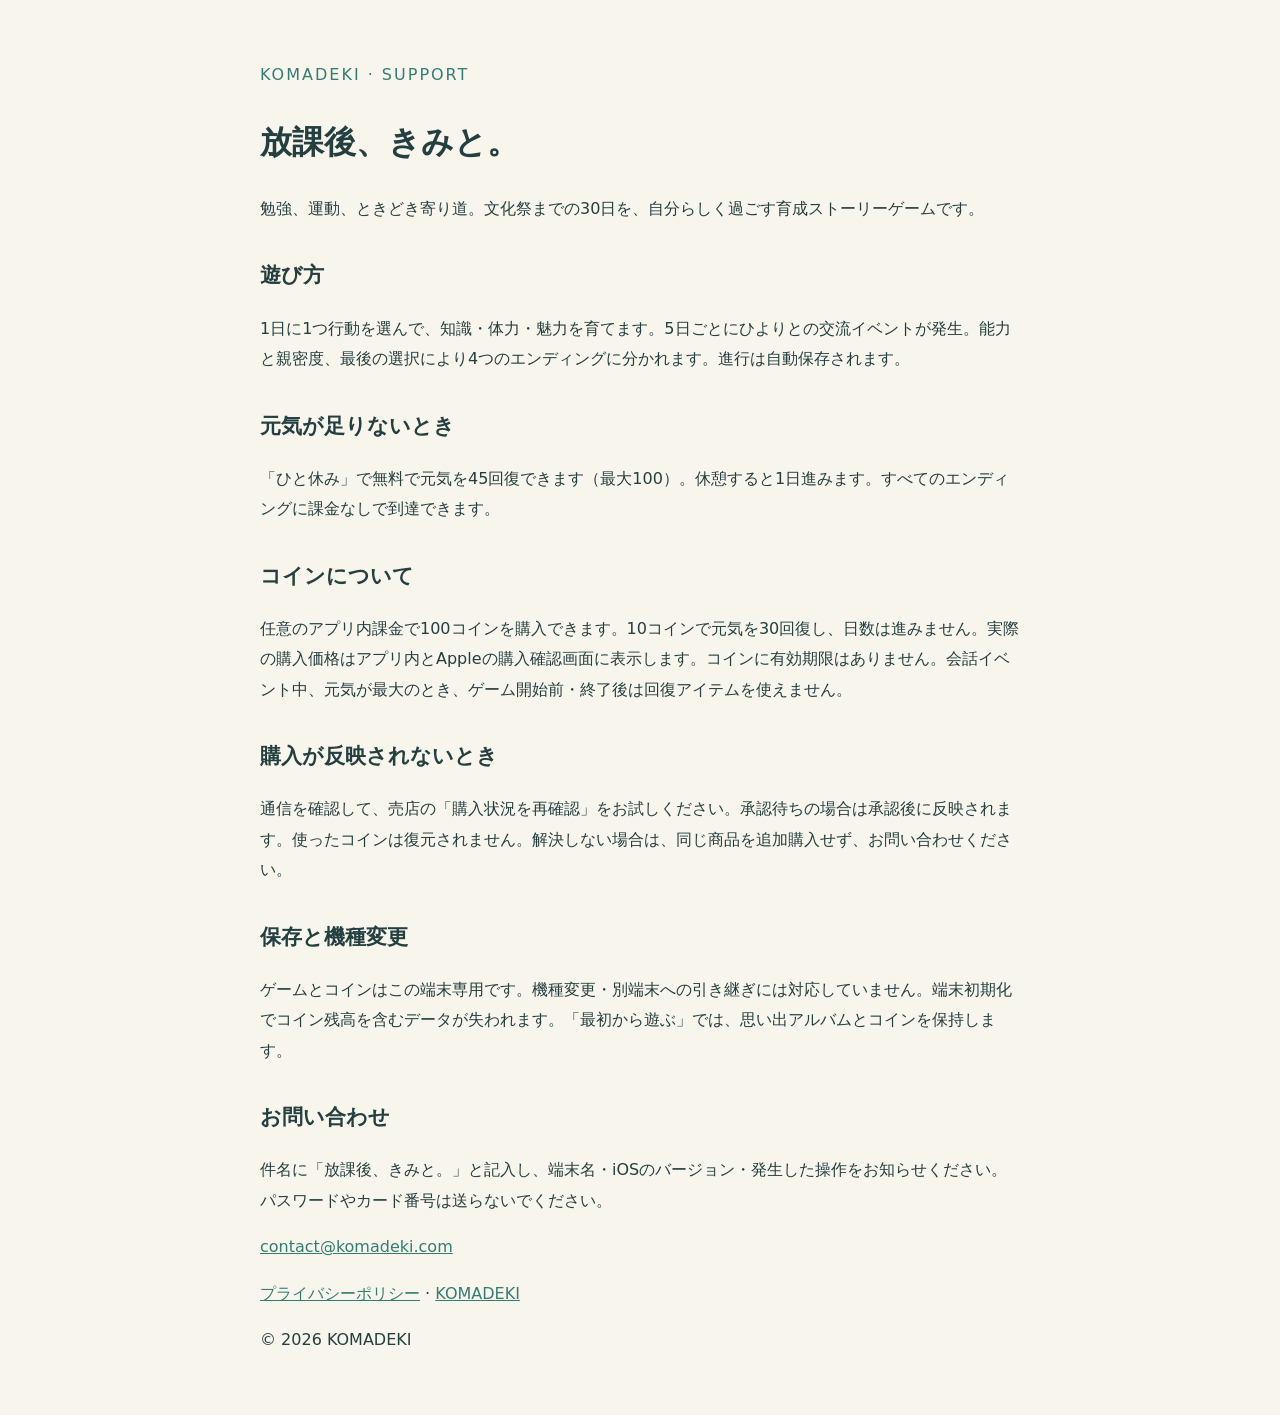
==== index.html @ 01fa417b "Publish After School game support and privacy pages" ====
<!doctype html><html lang="ja"><meta charset="utf-8"><meta name="viewport" content="width=device-width,initial-scale=1"><title>放課後、きみと。｜サポート</title><style>body{font:16px/1.9 system-ui,sans-serif;color:#243f40;background:#f8f5ed;max-width:760px;margin:60px auto;padding:0 24px}a{color:#347d75}h1{font-size:32px}h2{font-size:21px;margin-top:32px}.tag{color:#347d75;letter-spacing:2px}</style><p class="tag">KOMADEKI · SUPPORT</p><h1>放課後、きみと。</h1><p>勉強、運動、ときどき寄り道。文化祭までの30日を、自分らしく過ごす育成ストーリーゲームです。</p><h2>遊び方</h2><p>1日に1つ行動を選んで、知識・体力・魅力を育てます。5日ごとにひよりとの交流イベントが発生。能力と親密度、最後の選択により4つのエンディングに分かれます。進行は自動保存されます。</p><h2>元気が足りないとき</h2><p>「ひと休み」で無料で元気を45回復できます（最大100）。休憩すると1日進みます。すべてのエンディングに課金なしで到達できます。</p><h2>コインについて</h2><p>任意のアプリ内課金で100コインを購入できます。10コインで元気を30回復し、日数は進みません。実際の購入価格はアプリ内とAppleの購入確認画面に表示します。コインに有効期限はありません。会話イベント中、元気が最大のとき、ゲーム開始前・終了後は回復アイテムを使えません。</p><h2>購入が反映されないとき</h2><p>通信を確認して、売店の「購入状況を再確認」をお試しください。承認待ちの場合は承認後に反映されます。使ったコインは復元されません。解決しない場合は、同じ商品を追加購入せず、お問い合わせください。</p><h2>保存と機種変更</h2><p>ゲームとコインはこの端末専用です。機種変更・別端末への引き継ぎには対応していません。端末初期化でコイン残高を含むデータが失われます。「最初から遊ぶ」では、思い出アルバムとコインを保持します。</p><h2>お問い合わせ</h2><p>件名に「放課後、きみと。」と記入し、端末名・iOSのバージョン・発生した操作をお知らせください。パスワードやカード番号は送らないでください。</p><p><a href="mailto:contact@komadeki.com?subject=放課後、きみと。：お問い合わせ">contact@komadeki.com</a></p><p><a href="privacy.html">プライバシーポリシー</a> · <a href="https://komadeki.com/">KOMADEKI</a></p><footer>© 2026 KOMADEKI</footer></html>
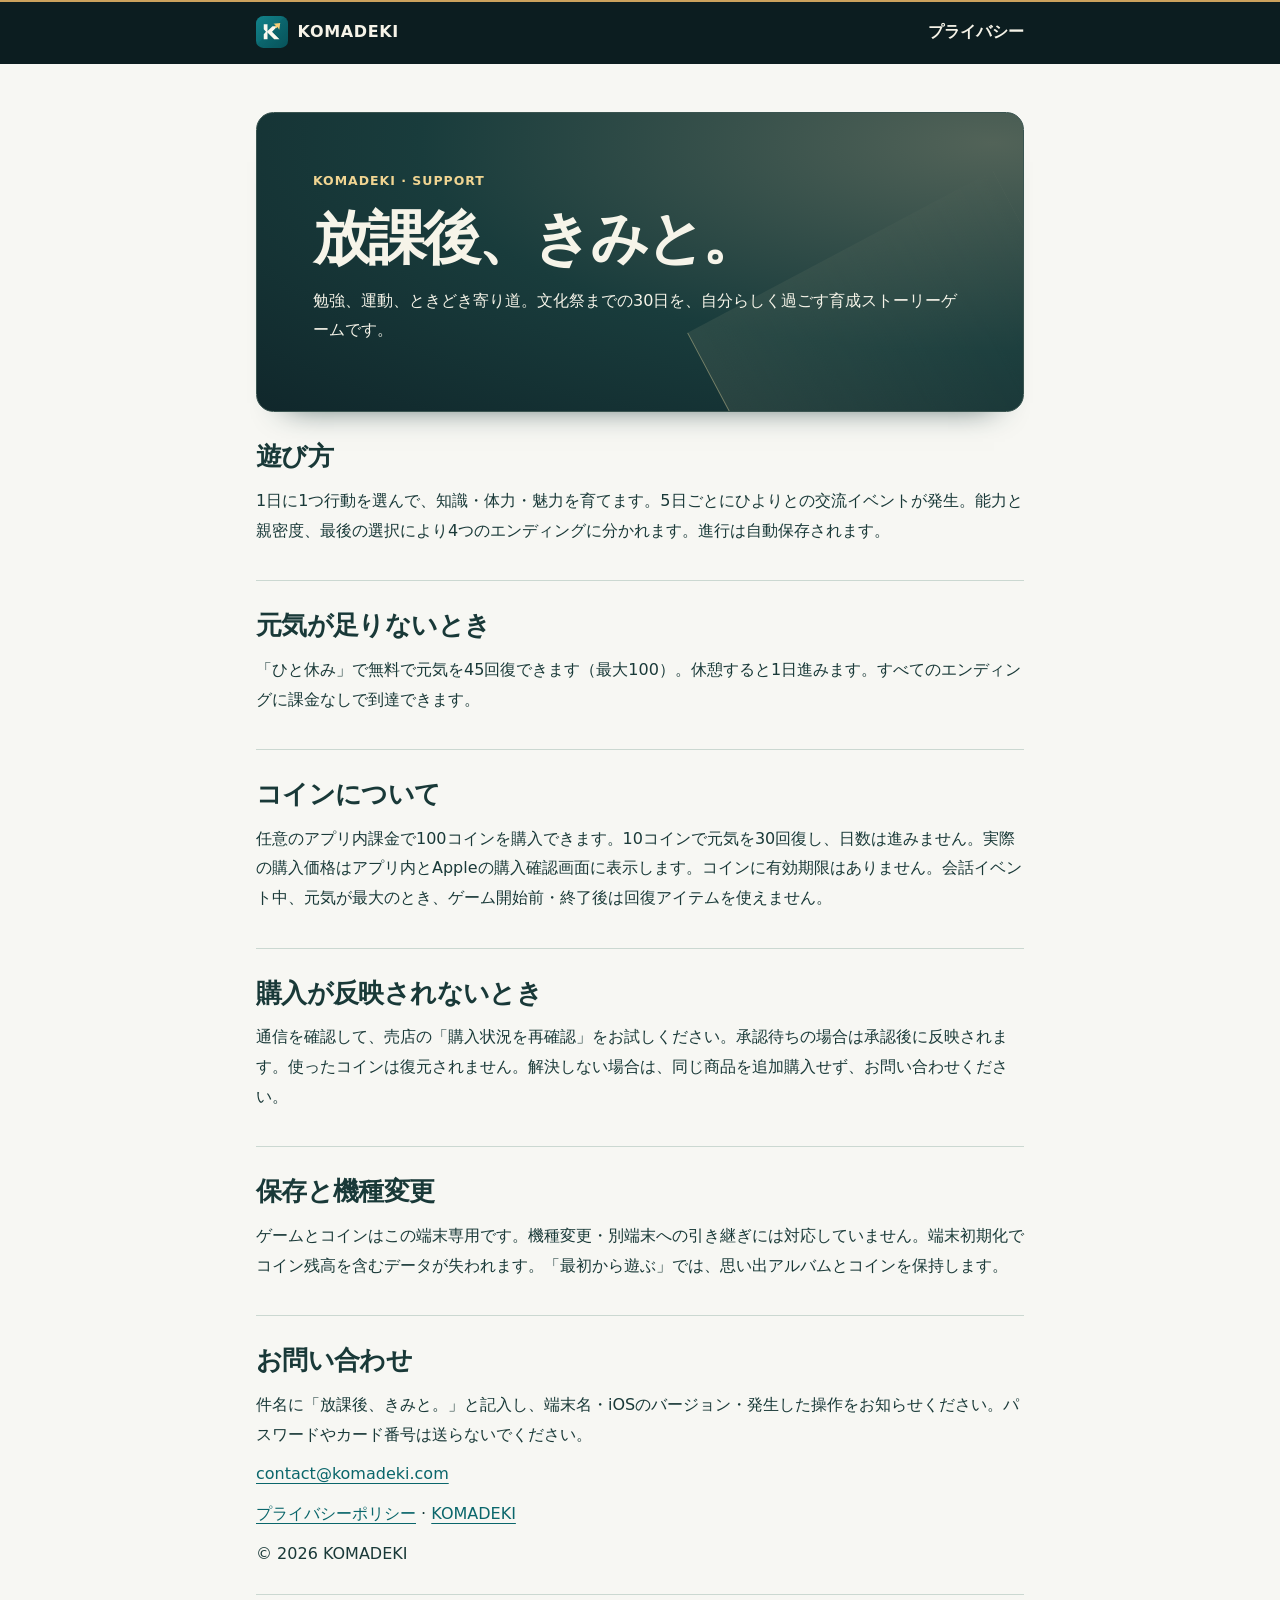
==== commit 7bfeb0f0: "Bring the After School public support pages into the KOMADEKI studio" ====
--- a/index.html
+++ b/index.html
@@ -1 +1,19 @@
-<!doctype html><html lang="ja"><meta charset="utf-8"><meta name="viewport" content="width=device-width,initial-scale=1"><title>放課後、きみと。｜サポート</title><style>body{font:16px/1.9 system-ui,sans-serif;color:#243f40;background:#f8f5ed;max-width:760px;margin:60px auto;padding:0 24px}a{color:#347d75}h1{font-size:32px}h2{font-size:21px;margin-top:32px}.tag{color:#347d75;letter-spacing:2px}</style><p class="tag">KOMADEKI · SUPPORT</p><h1>放課後、きみと。</h1><p>勉強、運動、ときどき寄り道。文化祭までの30日を、自分らしく過ごす育成ストーリーゲームです。</p><h2>遊び方</h2><p>1日に1つ行動を選んで、知識・体力・魅力を育てます。5日ごとにひよりとの交流イベントが発生。能力と親密度、最後の選択により4つのエンディングに分かれます。進行は自動保存されます。</p><h2>元気が足りないとき</h2><p>「ひと休み」で無料で元気を45回復できます（最大100）。休憩すると1日進みます。すべてのエンディングに課金なしで到達できます。</p><h2>コインについて</h2><p>任意のアプリ内課金で100コインを購入できます。10コインで元気を30回復し、日数は進みません。実際の購入価格はアプリ内とAppleの購入確認画面に表示します。コインに有効期限はありません。会話イベント中、元気が最大のとき、ゲーム開始前・終了後は回復アイテムを使えません。</p><h2>購入が反映されないとき</h2><p>通信を確認して、売店の「購入状況を再確認」をお試しください。承認待ちの場合は承認後に反映されます。使ったコインは復元されません。解決しない場合は、同じ商品を追加購入せず、お問い合わせください。</p><h2>保存と機種変更</h2><p>ゲームとコインはこの端末専用です。機種変更・別端末への引き継ぎには対応していません。端末初期化でコイン残高を含むデータが失われます。「最初から遊ぶ」では、思い出アルバムとコインを保持します。</p><h2>お問い合わせ</h2><p>件名に「放課後、きみと。」と記入し、端末名・iOSのバージョン・発生した操作をお知らせください。パスワードやカード番号は送らないでください。</p><p><a href="mailto:contact@komadeki.com?subject=放課後、きみと。：お問い合わせ">contact@komadeki.com</a></p><p><a href="privacy.html">プライバシーポリシー</a> · <a href="https://komadeki.com/">KOMADEKI</a></p><footer>© 2026 KOMADEKI</footer></html>
+<!doctype html>
+<html lang="ja"><head>
+<meta charset="utf-8">
+<meta name="viewport" content="width=device-width,initial-scale=1">
+<meta name="theme-color" content="#0c1d20">
+<title>放課後、きみと。｜サポート</title>
+<link rel="icon" type="image/svg+xml" href="./maker-mark.svg">
+<link rel="stylesheet" href="./studio.css">
+</head><body>
+<header><nav aria-label="サイト案内"><a class="brand" href="https://komadeki.com/"><img src="./maker-mark.svg" width="32" height="32" alt="">KOMADEKI</a><a href="./privacy.html">プライバシー</a></nav></header>
+<main>
+<div class="hero"><p class="tag">KOMADEKI · SUPPORT</p><h1>放課後、きみと。</h1><p>勉強、運動、ときどき寄り道。文化祭までの30日を、自分らしく過ごす育成ストーリーゲームです。</p></div>
+<section><h2>遊び方</h2><p>1日に1つ行動を選んで、知識・体力・魅力を育てます。5日ごとにひよりとの交流イベントが発生。能力と親密度、最後の選択により4つのエンディングに分かれます。進行は自動保存されます。</p></section>
+<section><h2>元気が足りないとき</h2><p>「ひと休み」で無料で元気を45回復できます（最大100）。休憩すると1日進みます。すべてのエンディングに課金なしで到達できます。</p></section>
+<section><h2>コインについて</h2><p>任意のアプリ内課金で100コインを購入できます。10コインで元気を30回復し、日数は進みません。実際の購入価格はアプリ内とAppleの購入確認画面に表示します。コインに有効期限はありません。会話イベント中、元気が最大のとき、ゲーム開始前・終了後は回復アイテムを使えません。</p></section>
+<section><h2>購入が反映されないとき</h2><p>通信を確認して、売店の「購入状況を再確認」をお試しください。承認待ちの場合は承認後に反映されます。使ったコインは復元されません。解決しない場合は、同じ商品を追加購入せず、お問い合わせください。</p></section>
+<section><h2>保存と機種変更</h2><p>ゲームとコインはこの端末専用です。機種変更・別端末への引き継ぎには対応していません。端末初期化でコイン残高を含むデータが失われます。「最初から遊ぶ」では、思い出アルバムとコインを保持します。</p></section>
+<section><h2>お問い合わせ</h2><p>件名に「放課後、きみと。」と記入し、端末名・iOSのバージョン・発生した操作をお知らせください。パスワードやカード番号は送らないでください。</p><p><a href="mailto:contact@komadeki.com?subject=放課後、きみと。：お問い合わせ">contact@komadeki.com</a></p><p><a href="privacy.html">プライバシーポリシー</a> · <a href="https://komadeki.com/">KOMADEKI</a></p><footer>© 2026 KOMADEKI</footer></section>
+</main></body></html>
--- a/studio.css
+++ b/studio.css
@@ -0,0 +1,27 @@
+:root{color-scheme:light;--ink:#193938;--teal:#0a666b;--paper:#f7f7f3;--line:#cbd8d1}
+*{box-sizing:border-box}
+body{margin:0;background:var(--paper);color:var(--ink);font:1rem/1.85 system-ui,"Hiragino Sans",sans-serif}
+header{background:#0c1d20;color:#f6f3e8}
+nav,main{width:min(100% - 2rem,48rem);margin:auto}
+nav{display:flex;align-items:center;justify-content:space-between;gap:1rem;padding:1rem 0}
+nav a{color:inherit;text-decoration:none;font-weight:700}
+.brand{display:flex;align-items:center;gap:.6rem;letter-spacing:.04em}
+.brand img{border-radius:23%}
+main{padding:clamp(1rem,4vw,3rem) 0 4rem}
+.hero{isolation:isolate;position:relative;overflow:hidden;background:radial-gradient(ellipse at 96% 10%,#526358,#193c3c 55%,#10272b);color:#f6f4e9;border:1px solid #3a5450;border-radius:1.1rem;padding:clamp(1.3rem,5vw,3.5rem);box-shadow:0 1.3rem 2rem -1.85rem #1b393a}
+.hero::after{content:"";position:absolute;z-index:-1;right:-6%;bottom:-22%;width:45%;height:80%;transform:rotate(-28deg);border-left:1px solid #fae6ad6b;background:linear-gradient(90deg,#e8dcae18,transparent)}
+.tag{margin:0;color:#f1d592;font-size:.78rem;font-weight:700;letter-spacing:.08em}
+h1{font-size:clamp(1.85rem,6vw,3.6rem);line-height:1.28;letter-spacing:-.05em;margin:.6rem 0;text-wrap:balance}
+h2{font-size:clamp(1.2rem,3vw,1.6rem);line-height:1.5;margin:0;letter-spacing:-.025em}
+p{margin:.65rem 0}
+section{padding:1.55rem 0;border-bottom:1px solid var(--line);scroll-margin-top:1rem}
+a{color:var(--teal);text-underline-offset:.22em;overflow-wrap:anywhere}
+a:focus-visible{outline:3px solid #ad7936;outline-offset:4px}
+@media(prefers-reduced-motion:no-preference){
+ @supports(animation-timeline:view()){
+  section h2{animation:rise 1s ease-out backwards;animation-timeline:view();animation-range:entry 0% entry 85%}
+  body::before{content:"";position:fixed;top:0;left:0;right:0;height:2px;background:#cca25d;z-index:4;transform-origin:left;animation:read 1s linear both;animation-timeline:scroll(root block)}
+ }
+}
+@keyframes rise{from{opacity:.78;transform:translateY(10px)}}
+@keyframes read{from{transform:scaleX(0)}to{transform:scaleX(1)}}
